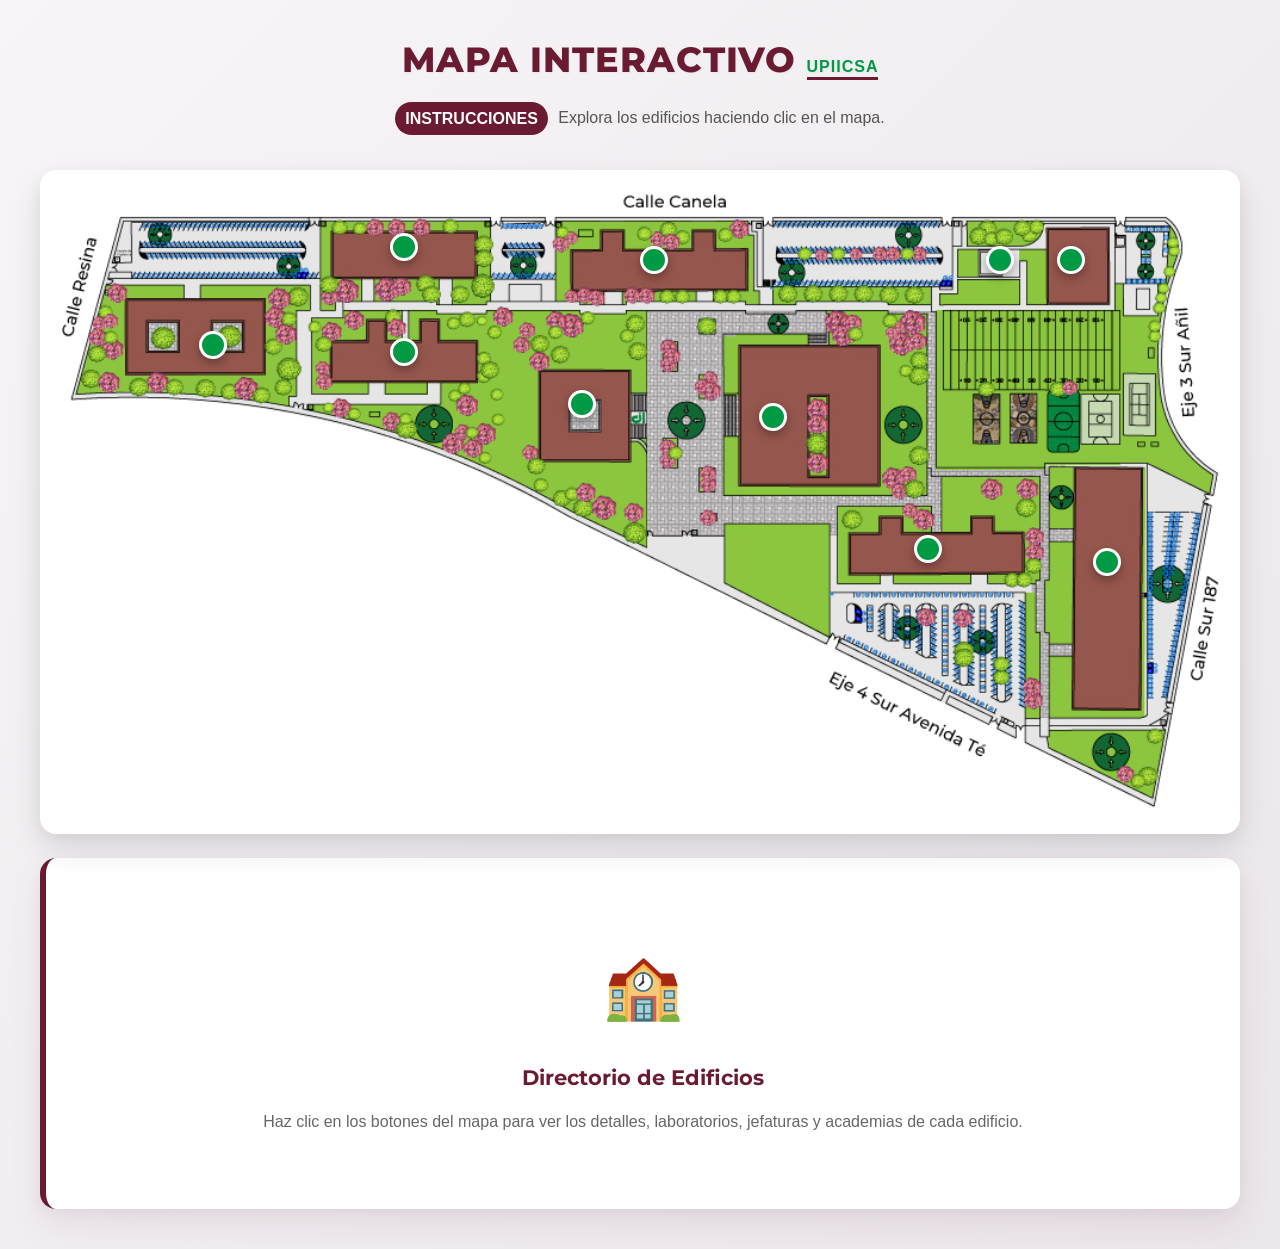
==== index.html @ b0b2effa "OK" ====
<!doctype html>
<html>

<head>
    <meta charset="UTF-8">
    <title>Mapa Interactivo UPIICSA</title>
    <!-- Icono de la pestaña (Favicon) -->
    <link rel="icon" type="image/png" href="favicon.png">
    <!-- Google Fonts para tipografía premium -->
    <link href="https://fonts.googleapis.com/css2?family=Montserrat:wght@400;600;700;800&family=Outfit:wght@300;400;600;800&display=swap" rel="stylesheet">
    <!-- Aquí enlazamos el archivo de los estilos -->
    <link type="text/css" rel="stylesheet" href="estilacho.css">
</head>

<body>
    <div class="page-wrapper">
        <header class="main-header">
            <h1 id="titulin">MAPA INTERACTIVO <span>UPIICSA</span></h1>
            <p class="instrucciones">
                <span class="badge">Instrucciones</span> Explora los edificios haciendo clic en el mapa.
            </p>
        </header>

        <div class="dashboard-layout">
            <!-- Panel lateral izquierdo de información -->
            <aside class="sidebar-info">
                <div class="sidebar-placeholder">
                    <div class="placeholder-icon">🏫</div>
                    <h3>Directorio de Edificios</h3>
                    <p>Haz clic en los botones del mapa para ver los detalles, laboratorios, jefaturas y academias de cada edificio.</p>
                </div>

                <!-- Ventanas grandes de información que aparecen al hacer clic -->
                <div class="ventana" id="info_ligeros">
                    <span class="btn-cerrar">&times;</span>
                    <p class="nom_edificio">Edificio de Ligeros</p>
                    <div class="pisos-container">
                        <div class="piso-columna">
                            <h3>Planta Baja</h3>
                            <ul>
                                <li>Almacén de Física</li>
                                <li>Laboratorios del 1 al 6</li>
                                <li>Sala de preparación de Física</li>
                                <li>Cubículos 1 al 6</li>
                                <li>Sala de preparación</li>
                                <li>Taller de Mantenimiento</li>
                                <li>Taller de Vidrío</li>
                                <li>Almacén de Química</li>
                                <li>Sala de preparación de Química</li>
                            </ul>
                        </div>
                        <div class="piso-columna">
                            <h3>Primer Piso</h3>
                            <ul>
                                <li>Jefatura del Laboratorio de Física</li>
                                <li>Laboratorios del 7 al 12</li>
                                <li>Sala de preparación de Física</li>
                                <li>Cubículos del 7 al 12</li>
                                <li>Sala de preparación</li>
                                <li>Sala Investigación Docente</li>
                                <li><strong>Lab. de Cómputo</strong></li>
                                <li>Sala Modelo</li>
                                <li>Sala de Laboratorio</li>
                                <li>Jefatura de Laboratorio de Química</li>
                                <li>Sala de Laboratorio de Química</li>
                                <li>Sala de preparación de Química</li>
                            </ul>
                        </div>
                    </div>
                </div>

                <div class="ventana" id="info_basica">
                    <span class="btn-cerrar">&times;</span>
                    <p class="nom_edificio">Edificio de Formación Básica</p>
                    <div class="pisos-container">
                        <div class="piso-columna">
                            <h3>Planta Baja</h3>
                            <ul>
                                <li>Departamento de Formación Básica</li>
                                <li>Coordinación de Plan de Acción Tutorial (Tutorías)</li>
                                <li>Servicio Médico</li>
                                <li>Centro de Apoyo a Estudiantes</li>
                                <li>Oficina de Electivas</li>
                                <li>Prefectura del Orden</li>
                                <li>Academia de Humanidades y Ciencias Sociales</li>
                                <li><strong>Salones del 1 al 5</strong></li>
                            </ul>
                        </div>
                        <div class="piso-columna">
                            <h3>Primer Piso</h3>
                            <ul>
                                <li>Academia de Matemáticas</li>
                                <li><strong>Lab. de Cómputo</strong></li>
                                <li><strong>Salones 101 al 112</strong></li>
                            </ul>
                        </div>
                        <div class="piso-columna">
                            <h3>Segundo Piso</h3>
                            <ul>
                                <li>Academia de Química</li>
                                <li><strong>Salones del 201 al 212</strong></li>
                            </ul>
                        </div>
                        <div class="piso-columna">
                            <h3>Tercer Piso</h3>
                            <ul>
                                <li>Academia de Física</li>
                                <li><strong>Salones del 201 al 312</strong></li>
                            </ul>
                        </div>
                    </div>
                </div>

                <div class="ventana" id="info_sociales">
                    <span class="btn-cerrar">&times;</span>
                    <p class="nom_edificio">Edificio de Estudios Profesionales Genéricos</p>
                    <div class="pisos-container">
                        <div class="piso-columna">
                            <h3>Planta Baja</h3>
                            <ul>
                                <li>Departamento de Estudios Profesional Genéricos</li>
                                <li>Red de Genero</li>
                                <li>Centro de Apoyo a Estudiantes</li>
                                <li>Servicio Médico</li>
                                <li>Soporte Técnico</li>
                                <li>Protección Civil</li>
                                <li>Academia de Economía</li>
                                <li><strong>Salones del 1 al 12</strong></li>
                            </ul>
                        </div>
                        <div class="piso-columna">
                            <h3>Primer Piso</h3>
                            <ul>
                                <li>Academia de Mercadotecnia y Recursos Humanos</li>
                                <li>Academia de Derecho</li>
                                <li><strong>Salones 101 al 114</strong></li>
                            </ul>
                        </div>
                        <div class="piso-columna">
                            <h3>Segundo Piso</h3>
                            <ul>
                                <li>Academia de Tecnología en Informática</li>
                                <li><strong>Lab. de Cómputo 1</strong></li>
                                <li><strong>Lab. de Cómputo 2</strong></li>
                                <li>Academia de Administración</li>
                                <li><strong>Salones del 201 al 210</strong></li>
                            </ul>
                        </div>
                        <div class="piso-columna">
                            <h3>Tercer Piso</h3>
                            <ul>
                                <li>Academia de Finanzas</li>
                                <li><strong>Salones del 301 al 321</strong></li>
                            </ul>
                        </div>
                    </div>
                </div>

                <div class="ventana" id="info_gobierno">
                    <span class="btn-cerrar">&times;</span>
                    <p class="nom_edificio">Edificio de Gobierno</p>
                    <div class="pisos-container">
                        <div class="piso-columna">
                            <h3>Planta Baja</h3>
                            <ul>
                                <li>Subdirección de Servicios Educativos e Integración Social</li>
                                <li>Gestión Escolar</li>
                                <li>Cajero Bancomer</li>
                                <li>Servicio Medico</li>
                                <li>Servicio Dental</li>
                                <li>Subdirección Administrativa</li>
                                <li>Capital Humano</li>
                                <li>Pagaduría</li>
                                <li>Recursos Financieros</li>
                            </ul>
                        </div>
                        <div class="piso-columna">
                            <h3>Primer Piso</h3>
                            <ul>
                                <li>Dirección</li>
                                <li>SEGET</li>
                                <li>Relaciones Publicas y Desarrollo Social</li>
                                <li>Activo Fijo</li>
                                <li>Asesoría Jurídica</li>
                                <li>Diseño y Comunicación Digital</li>
                                <li>Oficina de Apoyo Logístico al Consejo Técnico Consultivo Escolar</li>
                                <li>Jefatura Sección de Estudios de Postgrado e Investigación</li>
                                <li>Sala de Consejo</li>
                                <li>Orientación Juvenil</li>
                                <li>Recursos Materiales</li>
                                <li>Sindicato PAEE</li>
                                <li>Departamento de Extensión y Apoyos Educativos</li>
                                <li>Sindicato Docente</li>
                                <li>Subdirección Académica</li>
                                <li>Comité de Seguridad Contra la Violencia</li>
                                <li>Departamento de Innovación Educativa</li>
                                <li>Sala de Junta de Subdirección Académica</li>
                                <li>Oficina de Practicas y Vistas Escolares</li>
                                <li>Departamento de Evaluación y Seguimiento</li>
                                <li>Jefatura del Programa Académico de Ingeniería Industrial</li>
                                <li>Jefatura del Programa Académico de la Licenciatura en Administración Industrial</li>
                                <li>Jefatura del Programa Académico de Ingeniería en Transporte</li>
                                <li>Jefatura del Programa Académico de la Licenciatura en Ciencias de la Informática</li>
                                <li>Jefatura del Programa Académico de Ingeniería en Informática</li>
                                <li>Coordinación de Enlace y Gestión Técnica</li>
                                <li>Sistema de Gestión para Organizaciones Educativas</li>
                            </ul>
                        </div>
                        <div class="piso-columna">
                            <h3>Sótano</h3>
                            <ul>
                                <li>Bienes en Custodia</li>
                                <li>Editorial</li>
                                <li>Almacén de Activo Fijo</li>
                                <li>Oficina de Intendencia</li>
                                <li>Mensajería</li>
                            </ul>
                        </div>
                    </div>
                </div>

                <div class="ventana" id="info_ingenieria">
                    <span class="btn-cerrar">&times;</span>
                    <p class="nom_edificio">Edificio de Desarrollo Profesional Específico</p>
                    <div class="pisos-container">
                        <div class="piso-columna">
                            <h3>Planta Baja</h3>
                            <ul>
                                <li>Departamento de Desarrollo Profesional Especifico</li>
                                <li>Seminarios de Actualización con Opción a Titulación</li>
                                <li>Centro de Capacitación y Desarrollo de Personal</li>
                                <li>Lab. Robótica</li>
                                <li>Centro de Apoyo a Estudiantes</li>
                                <li>Servicio Médico</li>
                                <li>Jardinería</li>
                                <li><strong>Lab. de Cómputo Diseño 1</strong></li>
                                <li><strong>Lab. de Cómputo Diseño 2</strong></li>
                                <li>Fomento a la Cultura</li>
                                <li>Academia de Producción</li>
                                <li><strong>Salones del 1 al 7</strong></li>
                            </ul>
                        </div>
                        <div class="piso-columna">
                            <h3>Primer Piso</h3>
                            <ul>
                                <li>Academia de Informática</li>
                                <li>Academia de Ingeniería Industrial</li>
                                <li><strong>Salones 101 al 118</strong></li>
                            </ul>
                        </div>
                        <div class="piso-columna">
                            <h3>Segundo Piso</h3>
                            <ul>
                                <li>Academia de Transporte</li>
                                <li><strong>Lab. de Cómputo de Sistemas de Transporte</strong></li>
                                <li>Academia de Ciencias Básicas de la Ingeniería</li>
                                <li><strong>Salones del 201 al 218</strong></li>
                            </ul>
                        </div>
                        <div class="piso-columna">
                            <h3>Tercer Piso</h3>
                            <ul>
                                <li>Academia de Investigación de Operaciones</li>
                                <li><strong>Lab. de Cómputo Poniente</strong></li>
                                <li><strong>Lab. de Cómputo Oriente</strong></li>
                                <li>Academia de Computación</li>
                                <li><strong>Salones del 301 al 310</strong></li>
                            </ul>
                        </div>
                    </div>
                </div>

                <div class="ventana" id="info_pesados">
                    <span class="btn-cerrar">&times;</span>
                    <p class="nom_edificio">Edificio de Competencias Integrales e Institucionales</p>
                    <div class="pisos-container">
                        <div class="piso-columna">
                            <h3>Planta Baja</h3>
                            <ul>
                                <li>Departamento de Mantenimiento y Servicios</li>
                                <li>Carpintería</li>
                                <li><strong>Lab. de Cómputo de Realidad Virtual</strong></li>
                                <li>Lab. de Ingeniería Ferroviaria</li>
                                <li>Lab. de Metrología</li>
                                <li>Lab. de Metalografía</li>
                                <li>Maquinados Industriales</li>
                                <li>Soldadura Eléctrica</li>
                                <li><strong>Lab. Cómputo Robótica 1</strong></li>
                                <li><strong>Lab. Cómputo Robótica 2</strong></li>
                                <li>Servicio Médico</li>
                                <li>Lab. de Condiciones Ambientales</li>
                                <li>Lab. de Ingeniería de Métodos</li>
                                <li><strong>Salones 1 al 3 de Ingeniería de Métodos</strong></li>
                                <li>Control Escolar SEPI</li>
                                <li><strong>Lab. de Cómputo de Electricidad y Control</strong></li>
                                <li><strong>Salones de 1 al 4 de Electricidad y Control</strong></li>
                                <li>Almacén de Electricidad y Control</li>
                                <li>Lab. de Manufactura</li>
                            </ul>
                        </div>
                        <div class="piso-columna">
                            <h3>Primer Piso</h3>
                            <ul>
                                <li>Jefatura de Competencias Integrales e Institucionales</li>
                                <li>Cubículos A1 a A28</li>
                                <li>Cubículos B1 a A40</li>
                                <li>Jefatura de las Academias de Laboratorios de Procesos de Manufactura</li>
                                <li>Jefatura de las Academias de Laboratorios de Electricidad y Control</li>
                                <li>Jefatura de las Academias de Laboratorios de Control de Calidad</li>
                                <li>Jefatura de las Academias de Laboratorios de Ingeniería de Métodos</li>
                                <li>Jefatura de las Academias de Laboratorios en Sistemas Automotrices</li>
                                <li>Jefatura de las Academias de Laboratorios de Automatización y Robótica</li>
                                <li>Unidad Politécnica de Integración Social (UPIS)</li>
                                <li>Diplomados y Cursos</li>
                                <li>Club de Robótica</li>
                                <li><strong>Salones 1 al 2 de ISISA</strong></li>
                                <li><strong>Salones 1 al 10</strong></li>
                                <li><strong>Salón UPIS</strong></li>
                                <li>Oficina de Titulación</li>
                                <li>Departamento de Evaluación y Seguimiento Académico</li>
                                <li>Oficina Decanato</li>
                                <li><strong>Lab. de Cómputo MakerSpace</strong></li>
                                <li><strong>Lab. de Cómputo Cisco</strong></li>
                                <li><strong>Lab. de Cómputo SUN</strong></li>
                            </ul>
                        </div>
                    </div>
                </div>

                <div class="ventana" id="info_culturales">
                    <span class="btn-cerrar">&times;</span>
                    <p class="nom_edificio">Edificio de Actividades Culturales</p>
                    <div class="pisos-container">
                        <div class="piso-columna">
                            <h3>Planta Baja</h3>
                            <ul>
                                <li>Auditorio Generalísimo Morelos</li>
                                <li>Auditorio Víctor Bravo Ahuja</li>
                                <li>Biblioteca Ing. Manuel Zorrilla Carcaño</li>
                                <li><strong>Lab. de Cómputo de Biblioteca</strong></li>
                                <li>Centro de Apoyos para Estudiantes</li>
                                <li>Cafetería</li>
                            </ul>
                        </div>
                        <div class="piso-columna">
                            <h3>Primer Piso</h3>
                            <ul>
                                 <li><strong>Unidad de Informática</strong>
                                     <ul class="sub-area-list">
                                         <li>Redes y Telecomunicaciones</li>
                                         <li>Soporte Técnico</li>
                                         <li>Desarrollo de Sistemas</li>
                                         <li>Página Web</li>
                                     </ul>
                                 </li>
                                <li><strong>Lab. de Cómputo UDI de la 1 a la 4</strong></li>
                                <li>Cursos Extracurriculares de Lenguas Extranjeras (Celex)</li>
                                <li><strong>Lab. de Cómputo Docente</strong></li>
                                <li>Nodo UPIICSA</li>
                                <li><strong>Salones C0 al C14</strong></li>
                                <li><strong>Salones SEPI 1 al 8</strong></li>
                                <li>Programa de Doctorado en Gestión y Políticas de Innovación (DGPI)</li>
                                <li>Grupo de Investigación en Cooperativismo y Organizaciones de la Economía Social y Solidaría (GICOPS)</li>
                                <li>Unidad de Tecnología Educativa y Campus Virtual (UTEyCV)</li>
                                <li><strong>Lab. de Cómputo de Redes</strong></li>
                                <li>Lab. de IoT</li>
                                <li>Lab. de Experiencias</li>
                                <li>Lab. de Programación</li>
                            </ul>
                        </div>
                        <div class="piso-columna">
                            <h3>Sótano</h3>
                            <ul>
                                <li>Sala de Lectura de Biblioteca</li>
                            </ul>
                        </div>
                    </div>
                </div>

                <div class="ventana" id="info_gimnasio">
                    <span class="btn-cerrar">&times;</span>
                    <p class="nom_edificio">Edificio de Gimnasio</p>
                    <div class="pisos-container">
                        <div class="piso-columna">
                            <h3>Planta Baja</h3>
                            <ul>
                                <li>Jefatura de Actividades Deportivas</li>
                                <li>Comunicación Deportiva</li>
                                <li>Vestidores de Hombres</li>
                                <li>Servicio Médico</li>
                                <li>Vestidores de Mujeres</li>
                                <li>Sala Multiartística</li>
                                <li>Sala de Trofeos</li>
                                <li>Sala de Pesas</li>
                                <li>Cuadrilátero de Boxeo</li>
                            </ul>
                        </div>
                        <div class="piso-columna">
                            <h3>Primer Piso</h3>
                            <ul>
                                <li>Sala de Cardio</li>
                                <li><strong>Salón usos Múltiples</strong></li>
                            </ul>
                        </div>
                    </div>
                </div>

                <div class="ventana" id="info_espejos">
                    <span class="btn-cerrar">&times;</span>
                    <p class="nom_edificio">Edificio de los Espejos</p>
                    <div class="pisos-container">
                        <div class="piso-columna">
                            <h3>Primer Piso</h3>
                            <ul>
                                <li><strong>Salón de los Espejos</strong></li>
                                <li><strong>Planta Purificadora</strong></li>
                            </ul>
                        </div>
                    </div>
                </div>

                <div class="ventana" id="info_sepi">
                    <span class="btn-cerrar">&times;</span>
                    <p class="nom_edificio">Edificio de Sección de Estudios de Posgrado e Investigación (SEPI)</p>
                    <div class="pisos-container">
                        <div class="piso-columna">
                            <h3>Planta Baja</h3>
                            <ul>
                                <li>Auditorio</li>
                                <li>Biblioteca de Graduados</li>
                            </ul>
                        </div>
                        <div class="piso-columna">
                            <h3>Primer Piso</h3>
                            <ul>
                                <li>Jefatura de la Sección de Estudios de Posgrado e Investigación</li>
                                <li>Departamento de Investigación</li>
                                <li>Departamento de Posgrado</li>
                                <li>Maestría en Ingeniería Industrial</li>
                                <li>Maestría en Informática</li>
                                <li>Maestría en administración</li>
                                <li>Maestría en Ciencias en Estudios Interdisciplinarios para PYME</li>
                                <li>Doctorado en Gestión y en Política de Innovación</li>
                                <li><strong>Salón de Profesores</strong></li>
                                <li><strong>Lab. de Cómputo de CEFE</strong></li>
                                <li><strong>Lab. de Cómputo de SEPI</strong></li>
                            </ul>
                        </div>
                        <div class="piso-columna">
                            <h3>Segundo Piso</h3>
                            <ul>
                                <li>Sala de Consejo</li>
                                <li>Sala de Profesores</li>
                                <li>Aula Siglo XXI</li>
                                <li><strong>Lab. de Cómputo de UPIS 1</strong></li>
                                <li><strong>Lab. de Cómputo de UPIS 2</strong></li>
                            </ul>
                        </div>
                    </div>
                </div>
            </aside>

            <!-- El mapa interactivo -->
            <div id="contenedor">
                <!-- El mapa de fondo -->
                <img src="img-mapa/image.png" id="mapa" alt="mapa">

                <!-- Botones y textos cortos que aparecen al pasar el mouse (Hover) -->
                <div class="botoncito" id="btn_sepi"></div>
                <div class="edificio" id="tx_sepi">Edificio de Sección de Estudios de Posgrado e Investigación (SEPI)</div>

                <div class="botoncito" id="btn_ligeros"></div>
                <div class="edificio" id="tx_ligeros">Edificio de Ligeros</div>

                <div class="botoncito" id="btn_basica"></div>
                <div class="edificio" id="tx_basica">Edificio de Formación Básica</div>

                <div class="botoncito" id="btn_sociales"></div>
                <div class="edificio" id="tx_sociales">Edificio de Estudios Profesional Genéricos</div>

                <div class="botoncito" id="btn_gobierno"></div>
                <div class="edificio" id="tx_gobierno">Edificio de Gobierno</div>

                <div class="botoncito" id="btn_culturales"></div>
                <div class="edificio" id="tx_culturales">Edificio de Actividades Culturales</div>

                <div class="botoncito" id="btn_ingenieria"></div>
                <div class="edificio" id="tx_ingenieria">Edificio de Desarrollo Profesional Específico</div>

                <div class="botoncito" id="btn_pesados"></div>
                <div class="edificio" id="tx_pesados">Edificio de Competencias Integrales e Institucionales</div>

                <div class="botoncito" id="btn_gimnasio"></div>
                <div class="edificio" id="tx_gimnasio">Edificio de Gimnasio</div>

                <div class="botoncito" id="btn_espejos"></div>
                <div class="edificio" id="tx_espejos">Edificio de los Espejos</div>
            </div>
        </div>
    <!-- 1. Cargamos jQuery desde internet -->
    <script src="https://code.jquery.com/jquery-3.6.0.min.js"></script>

    <!-- 2. Código interactivo (script.js) -->
    <script type="text/javascript" src="script.js"></script>
</body>

</html>
---- estilacho.css ----
/* ==========================================================================
   1. GLOBAL STYLES & FONTS
   ========================================================================== */
body {
    font-family: 'Open Sans', Arial, Helvetica, sans-serif !important;
    background: linear-gradient(135deg, #f7f5f7 0%, #ebe6ea 100%);
    margin: 0;
    padding: 20px 15px 40px 15px;
    min-height: 100vh;
    color: #333333;
    font-size: 16px !important;
    line-height: 1.7 !important;
}

p, li, a, span, button, td, th, label, input, select, textarea, .instrucciones {
    font-size: 16px !important;
    line-height: 1.7 !important;
    font-family: 'Open Sans', Arial, Helvetica, sans-serif !important;
}

.page-wrapper {
    max-width: 1200px;
    margin: 0 auto;
}

/* ==========================================================================
   2. HEADER & TYPOGRAPHY
   ========================================================================== */
.main-header {
    text-align: center;
    margin-bottom: 25px;
    padding: 10px 0;
}

#titulin {
    font-family: 'Montserrat', sans-serif;
    font-size: 2.2rem;
    font-weight: 800;
    color: #6A1B31;
    /* Guinda Institucional IPN */
    margin: 0 0 12px 0;
    letter-spacing: 1px;
    text-shadow: 1px 1px 2px rgba(0, 0, 0, 0.05);
}

#titulin span {
    color: #009A44;
    /* Verde Oficial UPIICSA */
    font-weight: 900;
    border-bottom: 3px solid #6A1B31;
    padding-bottom: 2px;
}

.instrucciones {
    font-size: 0.95rem;
    color: #555555;
    max-width: 750px;
    margin: 0 auto;
    line-height: 1.6;
}

.badge {
    background-color: #6A1B31;
    color: #ffffff;
    padding: 3px 10px;
    border-radius: 20px;
    font-size: 0.75rem;
    font-weight: 600;
    text-transform: uppercase;
    margin-right: 6px;
    display: inline-block;
    vertical-align: middle;
}

/* ==========================================================================
   3. DASHBOARD LAYOUT (SIDEBAR & MAP SIDE-BY-SIDE)
   ========================================================================== */
.dashboard-layout {
    display: flex;
    flex-direction: column-reverse;
    gap: 24px;
    align-items: stretch;
    margin-top: 10px;
}

/* Panel de información abajo del mapa */
.sidebar-info {
    width: 100%;
    flex-shrink: 0;
    background-color: #ffffff;
    border-radius: 16px;
    box-shadow: 0 15px 35px rgba(106, 27, 49, 0.08), 0 5px 15px rgba(0, 0, 0, 0.04);
    padding: 24px 20px;
    border-left: 6px solid #6A1B31;
    /* Línea de acento Guinda */
    min-height: auto;
    box-sizing: border-box;
    position: relative;
    transition: all 0.3s ease;
}

/* Diseño del Placeholder del panel */
.sidebar-placeholder {
    text-align: center;
    padding: 50px 10px;
    display: flex;
    flex-direction: column;
    align-items: center;
    justify-content: center;
}

.placeholder-icon {
    font-size: 4rem;
    margin-bottom: 20px;
    animation: float 3s ease-in-out infinite;
}

@keyframes float {

    0%,
    100% {
        transform: translateY(0);
    }

    50% {
        transform: translateY(-8px);
    }
}

.sidebar-placeholder h3 {
    font-family: 'Montserrat', sans-serif;
    color: #6A1B31;
    margin: 0 0 12px 0;
    font-size: 1.3rem;
    font-weight: 700;
}

.sidebar-placeholder p {
    color: #666666;
    font-size: 0.9rem;
    line-height: 1.6;
    margin: 0;
}

/* Contenedor del mapa a la derecha */
#contenedor {
    position: relative;
    flex-grow: 1;
    border-radius: 16px;
    overflow: hidden;
    box-shadow: 0 15px 35px rgba(0, 0, 0, 0.1), 0 5px 15px rgba(0, 0, 0, 0.05);
    border: 4px solid #ffffff;
    background-color: #ffffff;
}

#mapa {
    width: 100%;
    display: block;
    border-radius: 12px;
}

/* ==========================================================================
   4. INTERACTIVE BUTTONS (SLEEK BEACONS)
   ========================================================================== */
.botoncito {
    position: absolute;
    width: 22px;
    height: 22px;
    background-color: #009A44;
    /* Verde UPIICSA */
    border: 3px solid #ffffff;
    border-radius: 50%;
    cursor: pointer;
    z-index: 10;
    box-shadow: 0 4px 10px rgba(0, 0, 0, 0.3);
    transition: all 0.3s cubic-bezier(0.175, 0.885, 0.32, 1.275), opacity 0.4s ease;
    animation: pulso 2s infinite;
}

/* Hover en el botón */
.botoncito:hover {
    transform: scale(1.4);
    background-color: #6A1B31;
    /* Guinda IPN */
    border-color: #ffffff;
    box-shadow: 0 0 15px rgba(106, 27, 49, 0.8);
    animation: none;
}

/* Animación de pulso */
@keyframes pulso {
    0% {
        box-shadow: 0 0 0 0 rgba(0, 154, 68, 0.8);
    }

    70% {
        box-shadow: 0 0 0 12px rgba(0, 154, 68, 0);
    }

    100% {
        box-shadow: 0 0 0 0 rgba(0, 154, 68, 0);
    }
}

/* ==========================================================================
   5. TOOLTIPS (HOVER LABELS) & INFORMATION CARDS
   ========================================================================== */

/* Etiqueta flotante (Hover) en el mapa */
.edificio {
    position: absolute;
    background-color: rgba(33, 37, 41, 0.95);
    color: #ffffff;
    padding: 8px 14px;
    border-radius: 6px;
    font-size: 0.8rem;
    font-weight: 600;
    z-index: 25;
    pointer-events: none;
    white-space: nowrap;
    display: none;
    box-shadow: 0 4px 12px rgba(0, 0, 0, 0.25);
    border-bottom: 2px solid #009A44;
}

/* Ventanas adaptadas para renderizar como tarjetas relativas en el sidebar */
.ventana {
    position: relative !important;
    top: auto !important;
    left: auto !important;
    width: 100% !important;
    max-width: 100% !important;
    background-color: transparent !important;
    border-radius: 0 !important;
    box-shadow: none !important;
    padding: 0 !important;
    border: none !important;
    z-index: 5;
}

/* Botón de cerrar de las ventanas (regresa al placeholder) */
.btn-cerrar {
    position: absolute;
    top: -5px;
    right: 0;
    font-size: 1.5rem;
    font-weight: 700;
    color: #aaaaaa;
    cursor: pointer;
    transition: color 0.2s ease, transform 0.2s ease;
    line-height: 1;
}

.btn-cerrar:hover {
    color: #6A1B31;
    transform: scale(1.15);
}

/* Título de la ventana de información */
.nom_edificio {
    font-family: 'Montserrat', sans-serif;
    font-weight: 700;
    font-size: 1.2rem;
    color: #6A1B31;
    margin: 0 0 16px 0;
    padding-bottom: 10px;
    border-bottom: 2px solid #e6ebe7;
    line-height: 1.4;
    padding-right: 25px;
    /* Evitar que el título choque con la X de cerrar */
}

/* Contenedor de columnas de pisos */
.pisos-container {
    display: grid;
    grid-template-columns: repeat(auto-fit, minmax(240px, 1fr));
    gap: 20px;
    margin-top: 15px;
}

.piso-columna {
    background: #fdfbfc;
    border: 1px solid #f0eaf0;
    border-radius: 12px;
    padding: 18px;
    box-shadow: 0 4px 12px rgba(106, 27, 49, 0.02);
    transition: transform 0.2s ease, box-shadow 0.2s ease;
}

.piso-columna:hover {
    transform: translateY(-2px);
    box-shadow: 0 6px 16px rgba(106, 27, 49, 0.05);
    border-color: #e3dbe3;
}

.piso-columna h3 {
    font-family: 'Montserrat', sans-serif;
    color: #6A1B31;
    font-size: 0.95rem;
    font-weight: 700;
    margin-top: 0;
    margin-bottom: 12px;
    border-bottom: 2px solid #009A44; /* Verde UPIICSA */
    padding-bottom: 6px;
    letter-spacing: 0.5px;
}

/* Listados dentro de las ventanas */
.piso-columna ul {
    margin: 0;
    padding-left: 18px;
    font-size: 0.88rem;
    line-height: 1.6;
    color: #444444;
}

.piso-columna ul li {
    margin-bottom: 8px;
    position: relative;
    list-style-type: none;
    padding-left: 5px;
}

/* Viñetas personalizadas color Guinda */
.piso-columna ul li::before {
    content: "•";
    color: #6A1B31;
    font-weight: bold;
    display: inline-block;
    width: 1em;
    margin-left: -1em;
}

/* ==========================================================================
   6. RESPONSIVE MEDIA QUERIES
   ========================================================================== */
@media (max-width: 960px) {
    .dashboard-layout {
        flex-direction: column-reverse;
        gap: 20px;
    }

    .sidebar-info {
        width: 100%;
        min-height: auto;
        position: relative;
        top: auto;
    }

    .sidebar-placeholder {
        padding: 30px 10px;
    }
}

/* ==========================================================================
   7. COORDENADAS DE EDIFICIOS (PRECISIÓN MAPA)
   ========================================================================== */

/* 1. Laboratorios Ligeros */
#btn_ligeros {
    top: 9%;
    left: 29%;
}

#tx_ligeros {
    top: 7%;
    left: 34%;
}

/* 2. Formación Básica */
#btn_basica {
    top: 25%;
    left: 29%;
}

#tx_basica {
    top: 20%;
    left: 35%;
}

/* 3. Ciencias Sociales */
#btn_sociales {
    top: 11%;
    left: 50%;
}

#tx_sociales {
    top: 8%;
    left: 53%;
}

/* 4. Edificio de Gobierno */
#btn_gobierno {
    top: 33%;
    left: 44%;
}

#tx_gobierno {
    top: 25%;
    left: 47%;
}

/* 5. Actividades Culturales */
#btn_culturales {
    top: 35%;
    left: 60%;
}

#tx_culturales {
    top: 30%;
    left: 60%;
}

/* 6. Edificio de Ingeniería */
#btn_ingenieria {
    top: 55%;
    left: 73%;
}

#tx_ingenieria {
    top: 47%;
    left: 70%;
}

/* 7. Edificio de Pesados */
#btn_pesados {
    top: 57%;
    left: 88%;
}

#tx_pesados {
    top: 50%;
    right: 13%;
}

/* 8. Gimnasio */
#btn_gimnasio {
    top: 11%;
    left: 85%;
}

#tx_gimnasio {
    top: 7%;
    right: 16%;
}

/* 9. Edificio de los Espejos */
#btn_espejos {
    top: 11%;
    left: 79%;
}

#tx_espejos {
    top: 7%;
    right: 22%;
}

/* 10. Sección de Estudios de Posgrado e Investigación (SEPI) */
#btn_sepi {
    top: 24%;
    left: 13%;
}

#tx_sepi {
    top: 19%;
    left: 14%;
}

/* Estilos para sublista de UDI */
.sub-area-list {
    margin: 6px 0 0 0 !important;
    padding-left: 14px !important;
}

.sub-area-list li {
    font-size: 0.82rem !important;
    margin-bottom: 4px !important;
    color: #555555 !important;
}

.sub-area-list li::before {
    content: "▫" !important;
    color: #009A44 !important; /* Verde UPIICSA para sub-áreas */
}
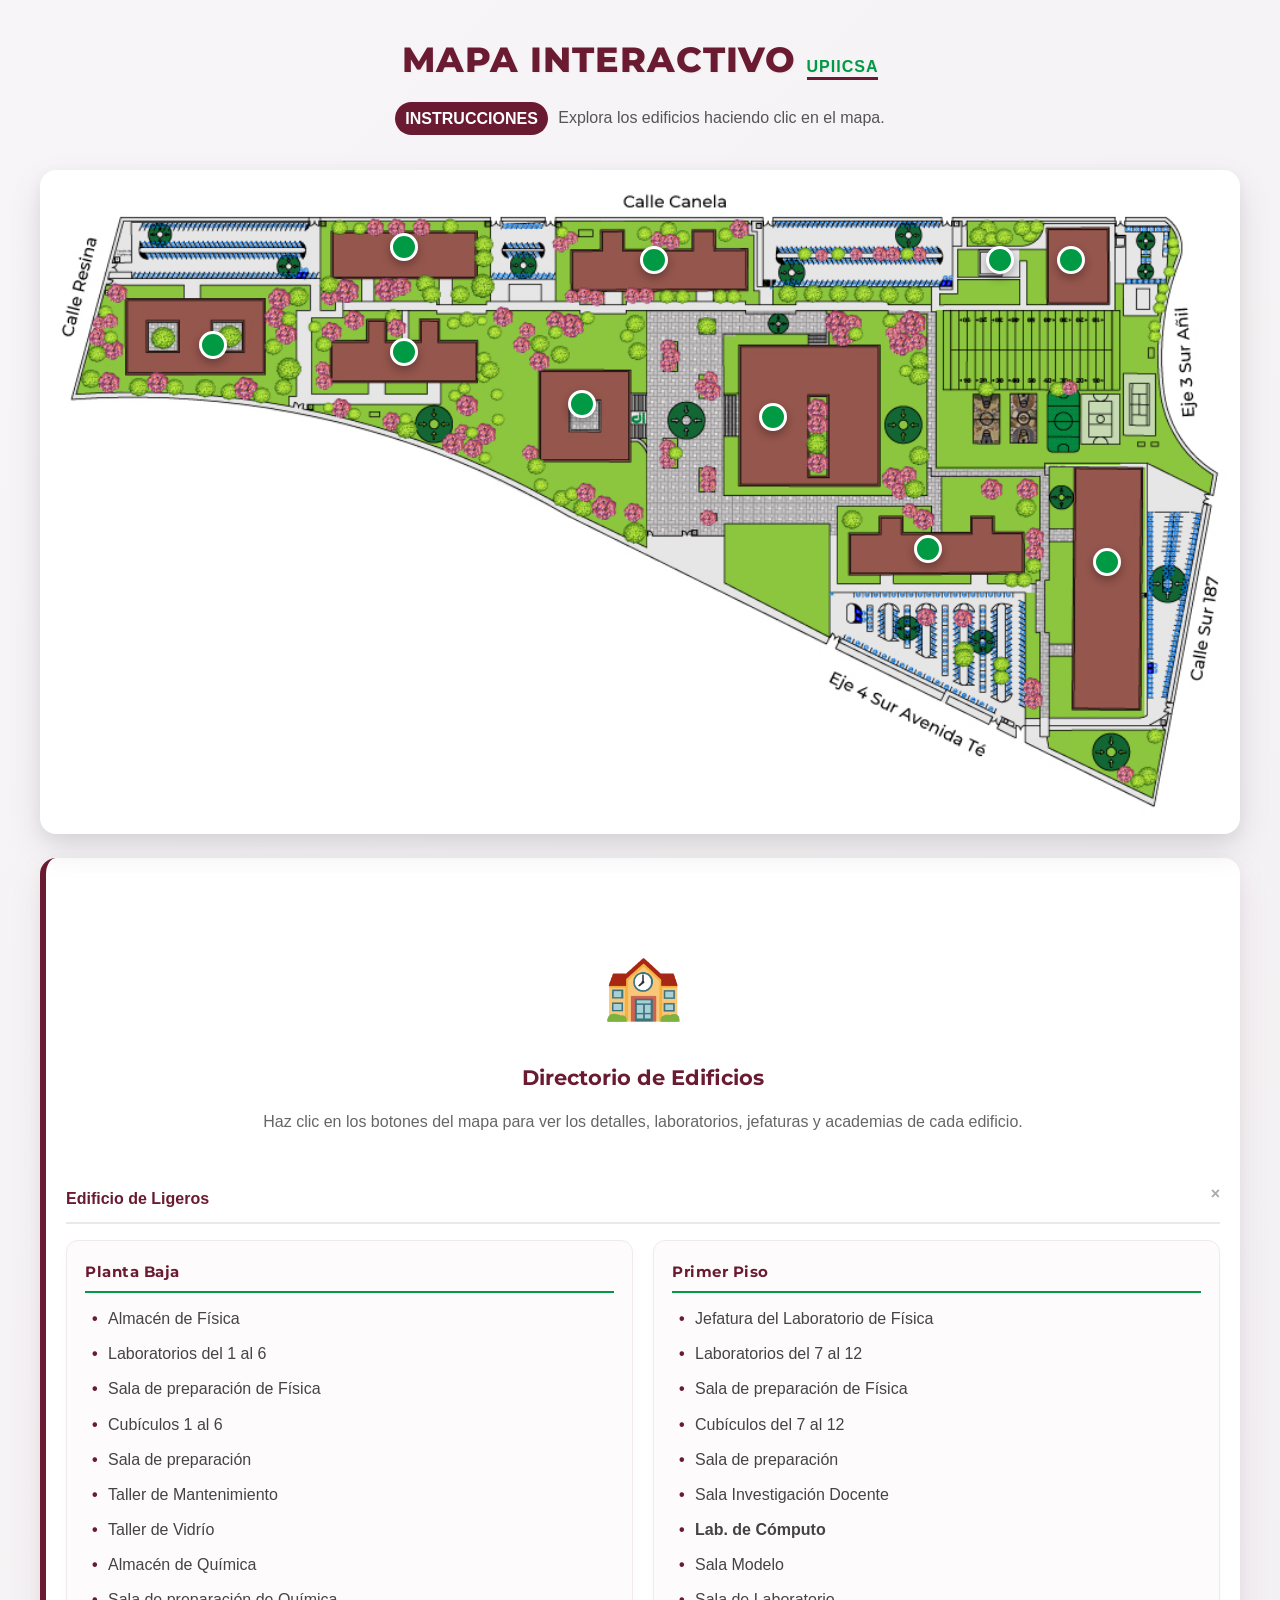
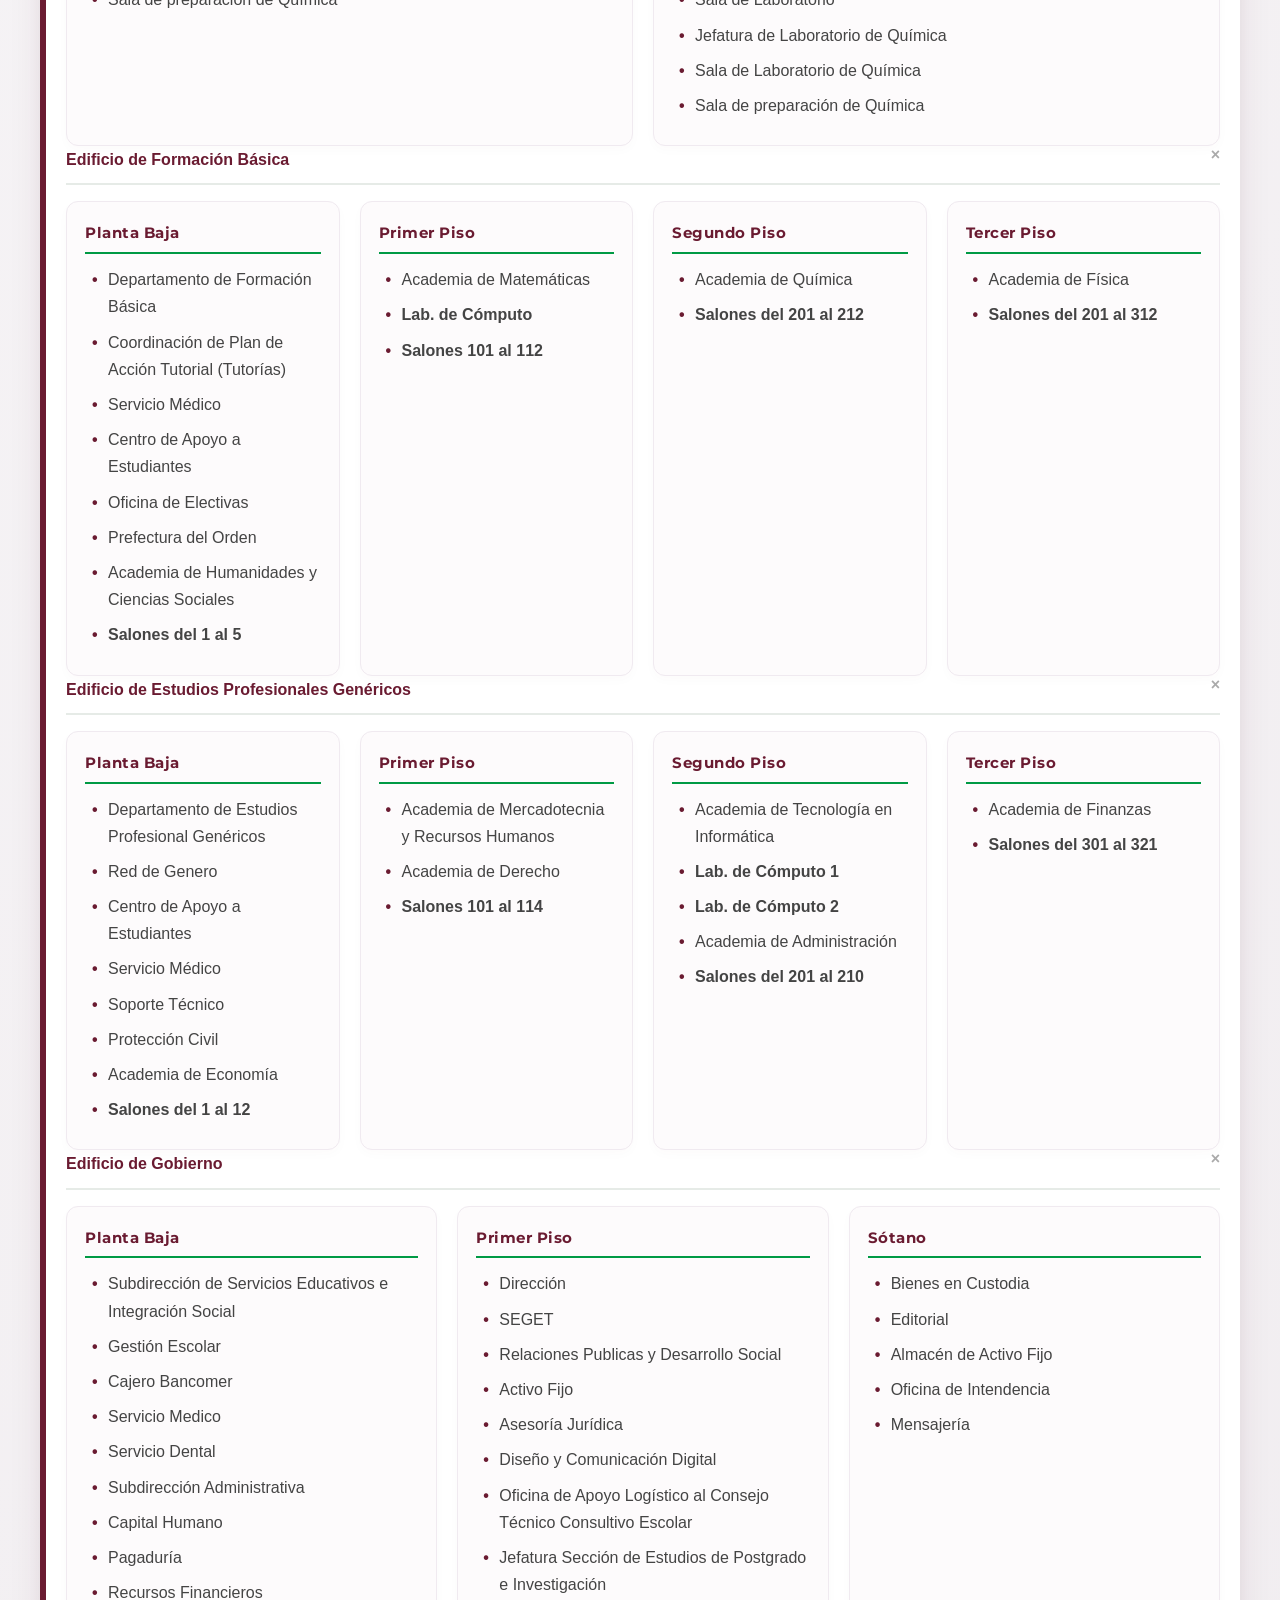
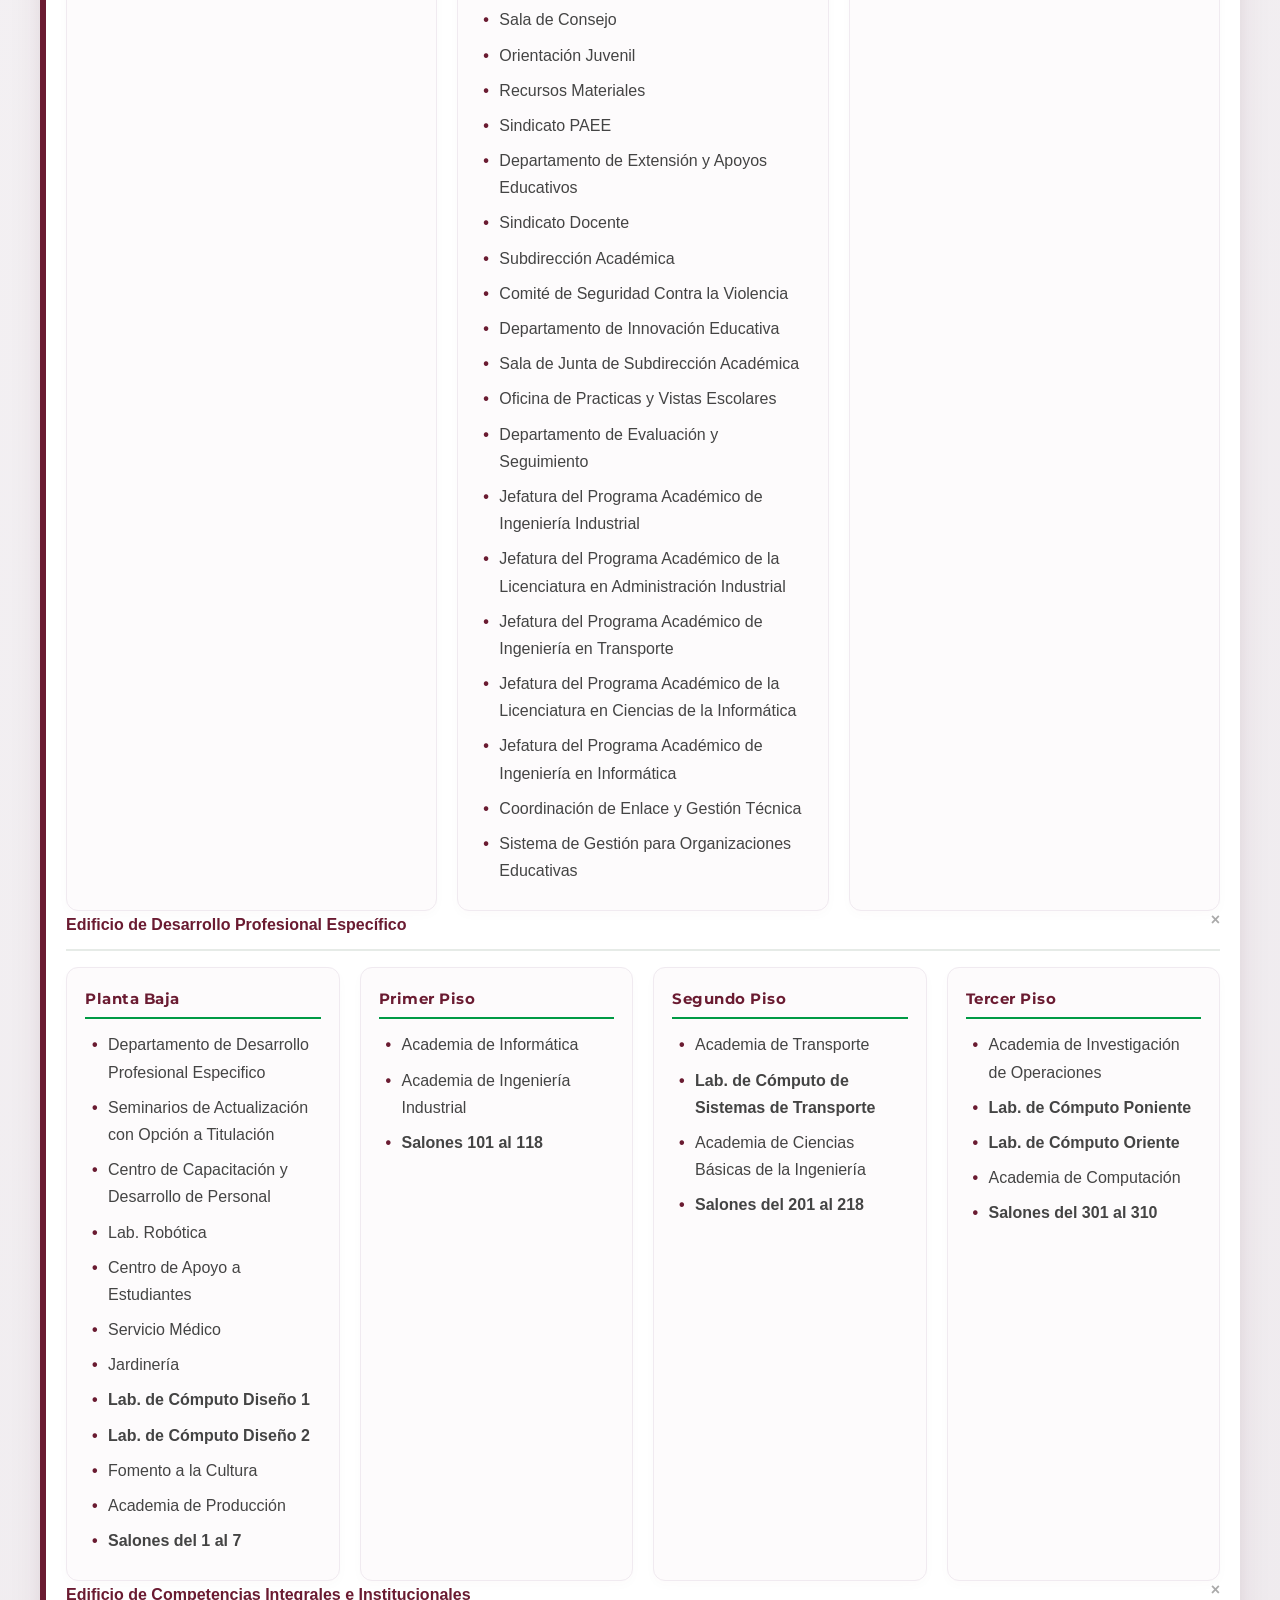
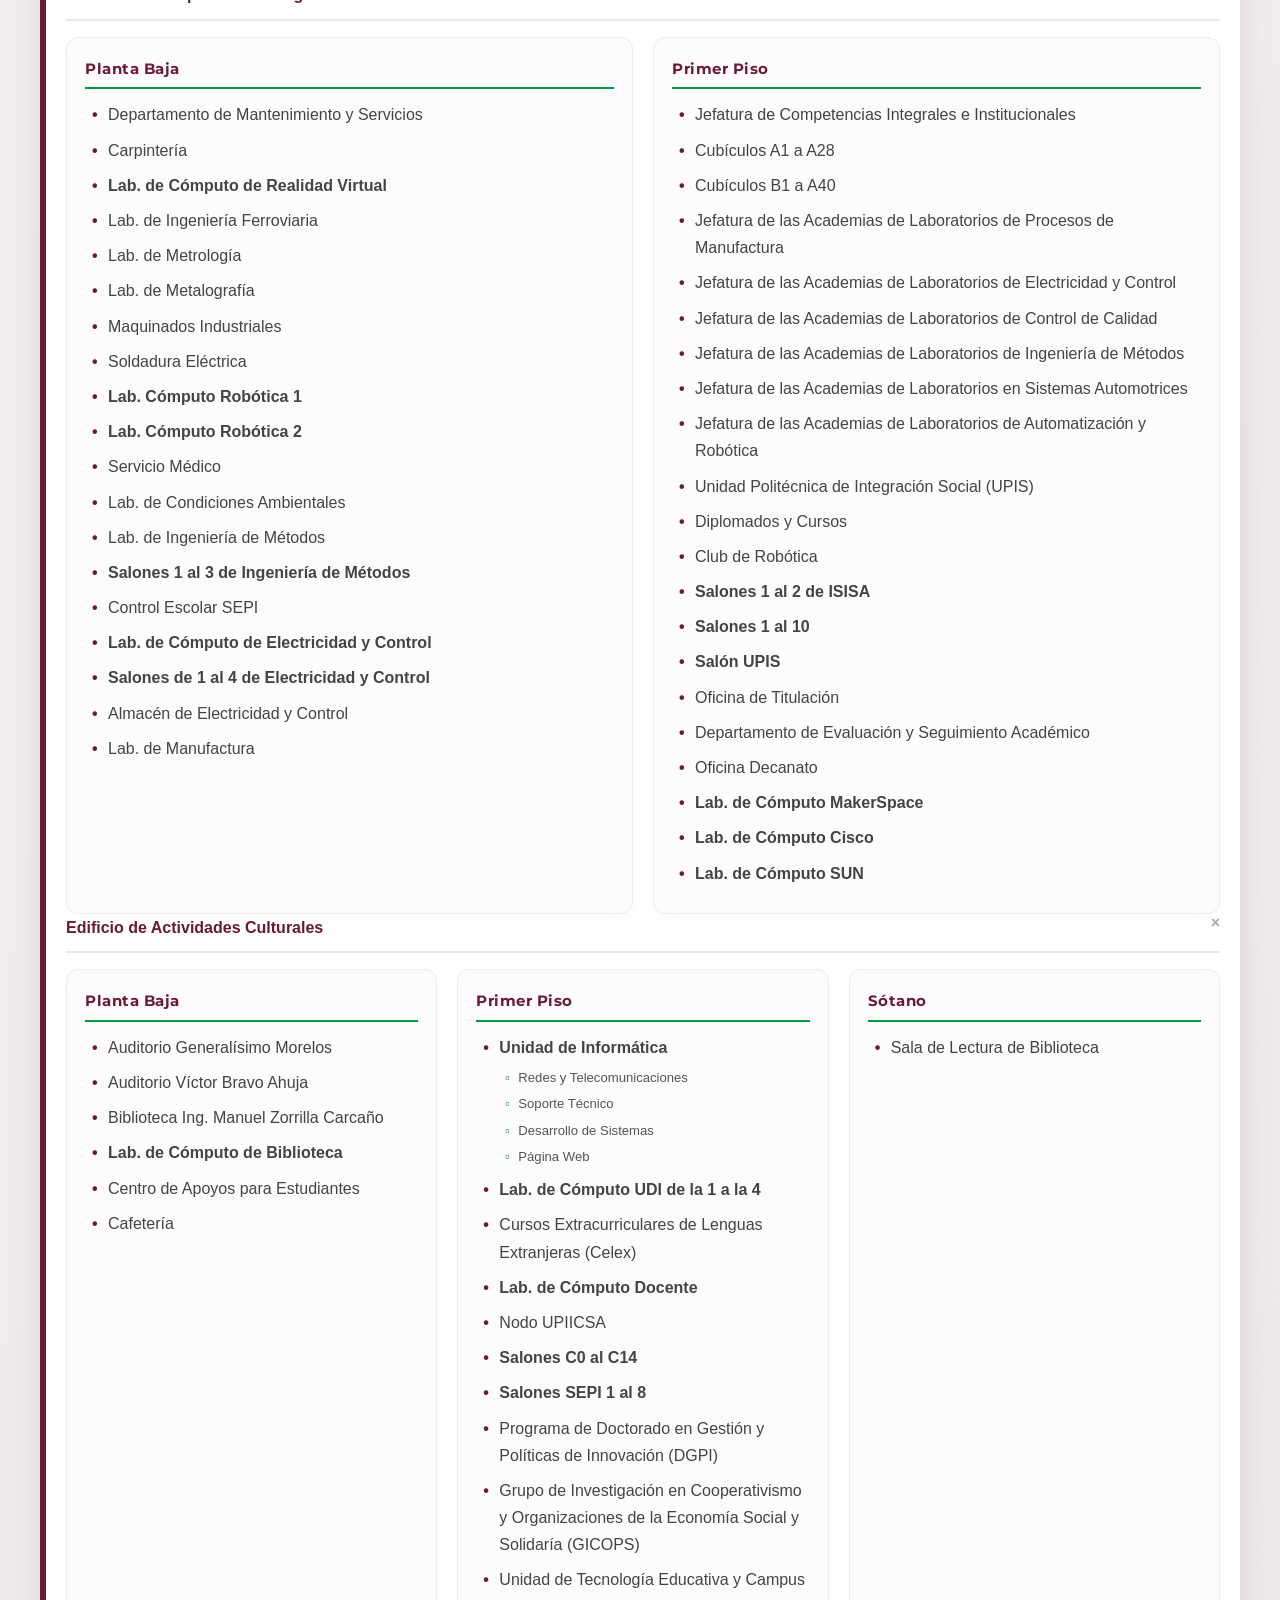
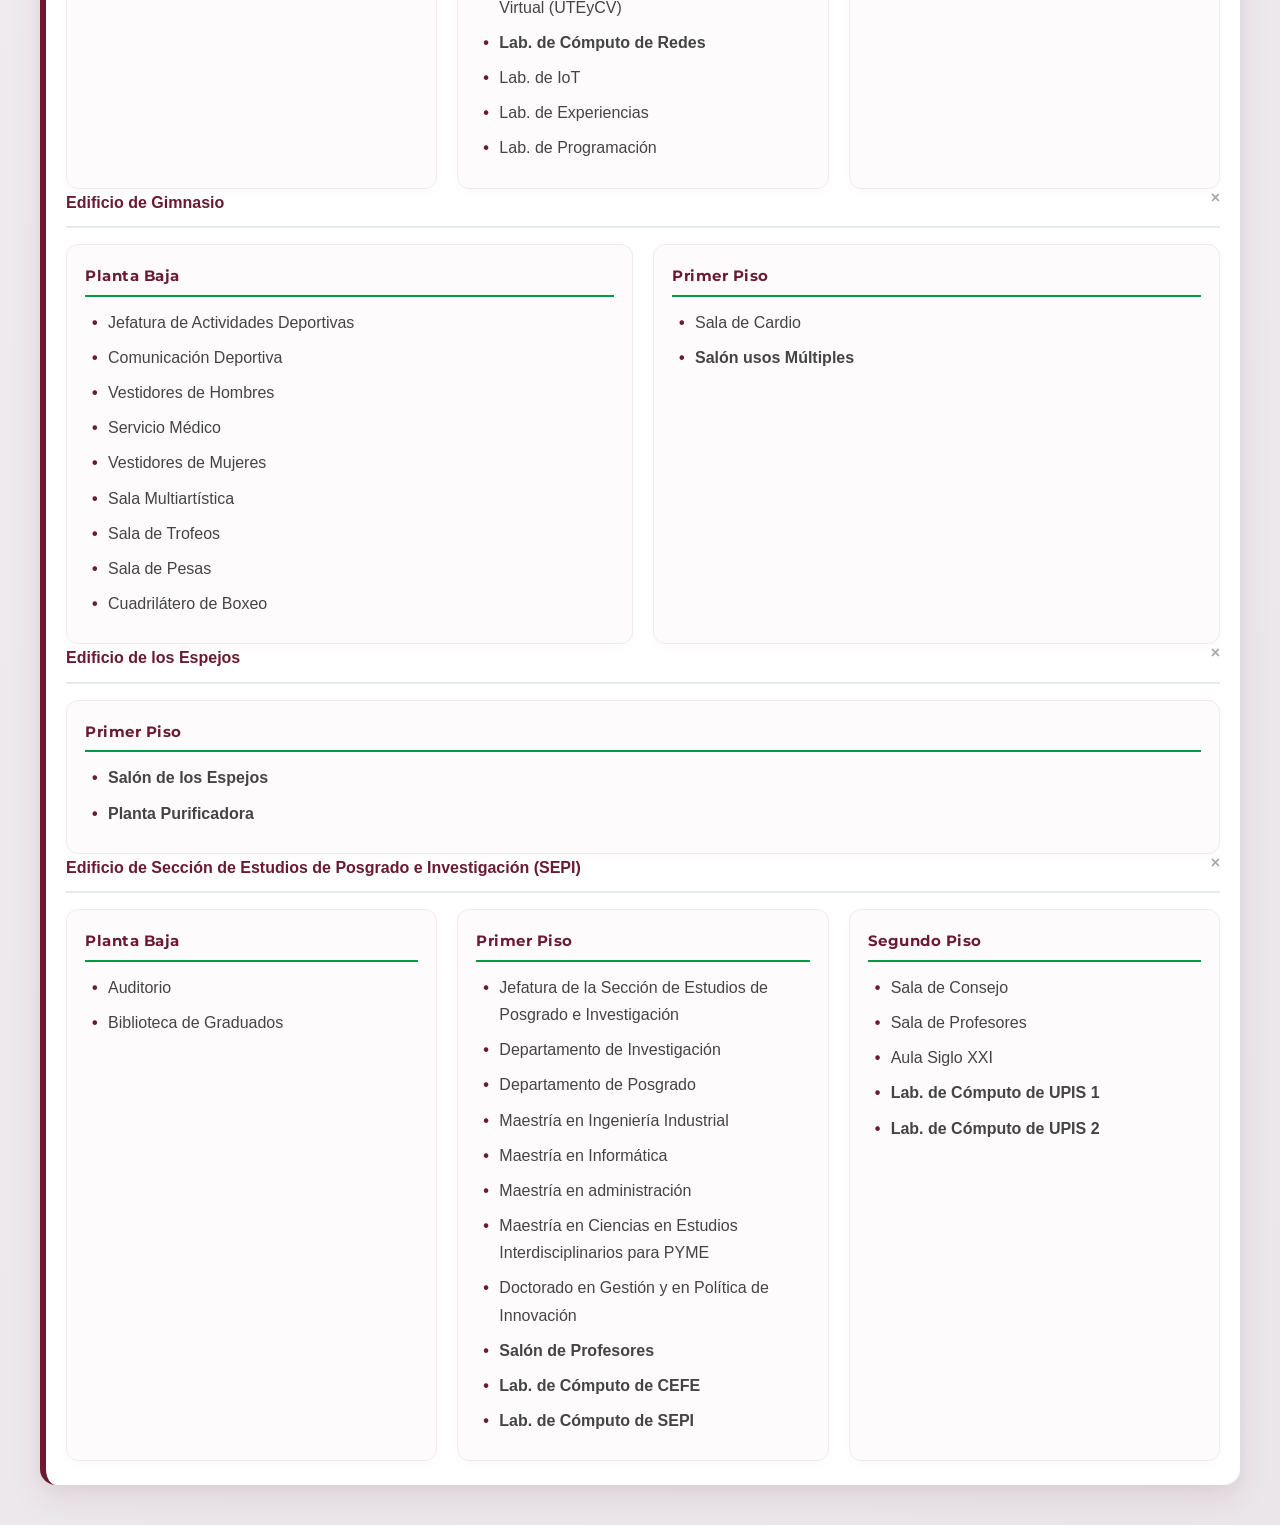
==== commit a773e928: "1" ====
--- a/index.html
+++ b/index.html
@@ -1,3 +1,12 @@
+<!-- 
+  ======================================================
+  PROYECTO: Mapa Interactivo de UPIICSA
+  AUTOR: Kit
+  FECHA: 17 / 07 / 2026
+  DESCRIPCIÓN: Sistema de información y mapa del portal.
+  VERSIÓN: v1.0
+  ======================================================
+-->
 <!doctype html>
 <html>
 
@@ -5,11 +14,11 @@
     <meta charset="UTF-8">
     <title>Mapa Interactivo UPIICSA</title>
     <!-- Icono de la pestaña (Favicon) -->
-    <link rel="icon" type="image/png" href="favicon.png">
+    <link rel="icon" type="image/png" href="img/icono/favicon.png">
     <!-- Google Fonts para tipografía premium -->
     <link href="https://fonts.googleapis.com/css2?family=Montserrat:wght@400;600;700;800&family=Outfit:wght@300;400;600;800&display=swap" rel="stylesheet">
     <!-- Aquí enlazamos el archivo de los estilos -->
-    <link type="text/css" rel="stylesheet" href="estilacho.css">
+    <link type="text/css" rel="stylesheet" href="css/estilazo.css">
 </head>
 
 <body>
@@ -463,7 +472,7 @@
             <!-- El mapa interactivo -->
             <div id="contenedor">
                 <!-- El mapa de fondo -->
-                <img src="img-mapa/image.png" id="mapa" alt="mapa">
+                <img src="img/mapa/mapa_upiicsa.png" id="mapa" alt="mapa">
 
                 <!-- Botones y textos cortos que aparecen al pasar el mouse (Hover) -->
                 <div class="botoncito" id="btn_sepi"></div>
@@ -501,7 +510,7 @@
     <script src="https://code.jquery.com/jquery-3.6.0.min.js"></script>
 
     <!-- 2. Código interactivo (script.js) -->
-    <script type="text/javascript" src="script.js"></script>
+    <script type="text/javascript" src="js/script.js"></script>
 </body>
 
 </html>
--- a/css/estilazo.css
+++ b/css/estilazo.css
@@ -0,0 +1,489 @@
+/* 
+ * Proyecto: Mapa Interactivo UPIICSA
+ * Desarrollado por: Kit
+ */
+
+/* ==========================================================================
+   1. GLOBAL STYLES & FONTS
+   ========================================================================== */
+body {
+    font-family: 'Open Sans', Arial, Helvetica, sans-serif !important;
+    background: linear-gradient(135deg, #f7f5f7 0%, #ebe6ea 100%);
+    margin: 0;
+    padding: 20px 15px 40px 15px;
+    min-height: 100vh;
+    color: #333333;
+    font-size: 16px !important;
+    line-height: 1.7 !important;
+}
+
+p, li, a, span, button, td, th, label, input, select, textarea, .instrucciones {
+    font-size: 16px !important;
+    line-height: 1.7 !important;
+    font-family: 'Open Sans', Arial, Helvetica, sans-serif !important;
+}
+
+.page-wrapper {
+    max-width: 1200px;
+    margin: 0 auto;
+}
+
+/* ==========================================================================
+   2. HEADER & TYPOGRAPHY
+   ========================================================================== */
+.main-header {
+    text-align: center;
+    margin-bottom: 25px;
+    padding: 10px 0;
+}
+
+#titulin {
+    font-family: 'Montserrat', sans-serif;
+    font-size: 2.2rem;
+    font-weight: 800;
+    color: #6A1B31;
+    /* Guinda Institucional IPN */
+    margin: 0 0 12px 0;
+    letter-spacing: 1px;
+    text-shadow: 1px 1px 2px rgba(0, 0, 0, 0.05);
+}
+
+#titulin span {
+    color: #009A44;
+    /* Verde Oficial UPIICSA */
+    font-weight: 900;
+    border-bottom: 3px solid #6A1B31;
+    padding-bottom: 2px;
+}
+
+.instrucciones {
+    font-size: 0.95rem;
+    color: #555555;
+    max-width: 750px;
+    margin: 0 auto;
+    line-height: 1.6;
+}
+
+.badge {
+    background-color: #6A1B31;
+    color: #ffffff;
+    padding: 3px 10px;
+    border-radius: 20px;
+    font-size: 0.75rem;
+    font-weight: 600;
+    text-transform: uppercase;
+    margin-right: 6px;
+    display: inline-block;
+    vertical-align: middle;
+}
+
+/* ==========================================================================
+   3. DASHBOARD LAYOUT (SIDEBAR & MAP SIDE-BY-SIDE)
+   ========================================================================== */
+.dashboard-layout {
+    display: flex;
+    flex-direction: column-reverse;
+    gap: 24px;
+    align-items: stretch;
+    margin-top: 10px;
+}
+
+/* Panel de información abajo del mapa */
+.sidebar-info {
+    width: 100%;
+    flex-shrink: 0;
+    background-color: #ffffff;
+    border-radius: 16px;
+    box-shadow: 0 15px 35px rgba(106, 27, 49, 0.08), 0 5px 15px rgba(0, 0, 0, 0.04);
+    padding: 24px 20px;
+    border-left: 6px solid #6A1B31;
+    /* Línea de acento Guinda */
+    min-height: auto;
+    box-sizing: border-box;
+    position: relative;
+    transition: all 0.3s ease;
+}
+
+/* Diseño del Placeholder del panel */
+.sidebar-placeholder {
+    text-align: center;
+    padding: 50px 10px;
+    display: flex;
+    flex-direction: column;
+    align-items: center;
+    justify-content: center;
+}
+
+.placeholder-icon {
+    font-size: 4rem;
+    margin-bottom: 20px;
+    animation: float 3s ease-in-out infinite;
+}
+
+@keyframes float {
+
+    0%,
+    100% {
+        transform: translateY(0);
+    }
+
+    50% {
+        transform: translateY(-8px);
+    }
+}
+
+.sidebar-placeholder h3 {
+    font-family: 'Montserrat', sans-serif;
+    color: #6A1B31;
+    margin: 0 0 12px 0;
+    font-size: 1.3rem;
+    font-weight: 700;
+}
+
+.sidebar-placeholder p {
+    color: #666666;
+    font-size: 0.9rem;
+    line-height: 1.6;
+    margin: 0;
+}
+
+/* Contenedor del mapa a la derecha */
+#contenedor {
+    position: relative;
+    flex-grow: 1;
+    border-radius: 16px;
+    overflow: hidden;
+    box-shadow: 0 15px 35px rgba(0, 0, 0, 0.1), 0 5px 15px rgba(0, 0, 0, 0.05);
+    border: 4px solid #ffffff;
+    background-color: #ffffff;
+}
+
+#mapa {
+    width: 100%;
+    display: block;
+    border-radius: 12px;
+}
+
+/* ==========================================================================
+   4. INTERACTIVE BUTTONS (SLEEK BEACONS)
+   ========================================================================== */
+.botoncito {
+    position: absolute;
+    width: 22px;
+    height: 22px;
+    background-color: #009A44;
+    /* Verde UPIICSA */
+    border: 3px solid #ffffff;
+    border-radius: 50%;
+    cursor: pointer;
+    z-index: 10;
+    box-shadow: 0 4px 10px rgba(0, 0, 0, 0.3);
+    transition: all 0.3s cubic-bezier(0.175, 0.885, 0.32, 1.275), opacity 0.4s ease;
+    animation: pulso 2s infinite;
+}
+
+/* Hover en el botón */
+.botoncito:hover {
+    transform: scale(1.4);
+    background-color: #6A1B31;
+    /* Guinda IPN */
+    border-color: #ffffff;
+    box-shadow: 0 0 15px rgba(106, 27, 49, 0.8);
+    animation: none;
+}
+
+/* Animación de pulso */
+@keyframes pulso {
+    0% {
+        box-shadow: 0 0 0 0 rgba(0, 154, 68, 0.8);
+    }
+
+    70% {
+        box-shadow: 0 0 0 12px rgba(0, 154, 68, 0);
+    }
+
+    100% {
+        box-shadow: 0 0 0 0 rgba(0, 154, 68, 0);
+    }
+}
+
+/* ==========================================================================
+   5. TOOLTIPS (HOVER LABELS) & INFORMATION CARDS
+   ========================================================================== */
+
+/* Etiqueta flotante (Hover) en el mapa */
+.edificio {
+    position: absolute;
+    background-color: rgba(33, 37, 41, 0.95);
+    color: #ffffff;
+    padding: 8px 14px;
+    border-radius: 6px;
+    font-size: 0.8rem;
+    font-weight: 600;
+    z-index: 25;
+    pointer-events: none;
+    white-space: nowrap;
+    display: none;
+    box-shadow: 0 4px 12px rgba(0, 0, 0, 0.25);
+    border-bottom: 2px solid #009A44;
+}
+
+/* Ventanas adaptadas para renderizar como tarjetas relativas en el sidebar */
+.ventana {
+    position: relative !important;
+    top: auto !important;
+    left: auto !important;
+    width: 100% !important;
+    max-width: 100% !important;
+    background-color: transparent !important;
+    border-radius: 0 !important;
+    box-shadow: none !important;
+    padding: 0 !important;
+    border: none !important;
+    z-index: 5;
+}
+
+/* Botón de cerrar de las ventanas (regresa al placeholder) */
+.btn-cerrar {
+    position: absolute;
+    top: -5px;
+    right: 0;
+    font-size: 1.5rem;
+    font-weight: 700;
+    color: #aaaaaa;
+    cursor: pointer;
+    transition: color 0.2s ease, transform 0.2s ease;
+    line-height: 1;
+}
+
+.btn-cerrar:hover {
+    color: #6A1B31;
+    transform: scale(1.15);
+}
+
+/* Título de la ventana de información */
+.nom_edificio {
+    font-family: 'Montserrat', sans-serif;
+    font-weight: 700;
+    font-size: 1.2rem;
+    color: #6A1B31;
+    margin: 0 0 16px 0;
+    padding-bottom: 10px;
+    border-bottom: 2px solid #e6ebe7;
+    line-height: 1.4;
+    padding-right: 25px;
+    /* Evitar que el título choque con la X de cerrar */
+}
+
+/* Contenedor de columnas de pisos */
+.pisos-container {
+    display: grid;
+    grid-template-columns: repeat(auto-fit, minmax(240px, 1fr));
+    gap: 20px;
+    margin-top: 15px;
+}
+
+.piso-columna {
+    background: #fdfbfc;
+    border: 1px solid #f0eaf0;
+    border-radius: 12px;
+    padding: 18px;
+    box-shadow: 0 4px 12px rgba(106, 27, 49, 0.02);
+    transition: transform 0.2s ease, box-shadow 0.2s ease;
+}
+
+.piso-columna:hover {
+    transform: translateY(-2px);
+    box-shadow: 0 6px 16px rgba(106, 27, 49, 0.05);
+    border-color: #e3dbe3;
+}
+
+.piso-columna h3 {
+    font-family: 'Montserrat', sans-serif;
+    color: #6A1B31;
+    font-size: 0.95rem;
+    font-weight: 700;
+    margin-top: 0;
+    margin-bottom: 12px;
+    border-bottom: 2px solid #009A44; /* Verde UPIICSA */
+    padding-bottom: 6px;
+    letter-spacing: 0.5px;
+}
+
+/* Listados dentro de las ventanas */
+.piso-columna ul {
+    margin: 0;
+    padding-left: 18px;
+    font-size: 0.88rem;
+    line-height: 1.6;
+    color: #444444;
+}
+
+.piso-columna ul li {
+    margin-bottom: 8px;
+    position: relative;
+    list-style-type: none;
+    padding-left: 5px;
+}
+
+/* Viñetas personalizadas color Guinda */
+.piso-columna ul li::before {
+    content: "•";
+    color: #6A1B31;
+    font-weight: bold;
+    display: inline-block;
+    width: 1em;
+    margin-left: -1em;
+}
+
+/* ==========================================================================
+   6. RESPONSIVE MEDIA QUERIES
+   ========================================================================== */
+@media (max-width: 960px) {
+    .dashboard-layout {
+        flex-direction: column-reverse;
+        gap: 20px;
+    }
+
+    .sidebar-info {
+        width: 100%;
+        min-height: auto;
+        position: relative;
+        top: auto;
+    }
+
+    .sidebar-placeholder {
+        padding: 30px 10px;
+    }
+}
+
+/* ==========================================================================
+   7. COORDENADAS DE EDIFICIOS (PRECISIÓN MAPA)
+   ========================================================================== */
+
+/* 1. Laboratorios Ligeros */
+#btn_ligeros {
+    top: 9%;
+    left: 29%;
+}
+
+#tx_ligeros {
+    top: 7%;
+    left: 34%;
+}
+
+/* 2. Formación Básica */
+#btn_basica {
+    top: 25%;
+    left: 29%;
+}
+
+#tx_basica {
+    top: 20%;
+    left: 35%;
+}
+
+/* 3. Ciencias Sociales */
+#btn_sociales {
+    top: 11%;
+    left: 50%;
+}
+
+#tx_sociales {
+    top: 8%;
+    left: 53%;
+}
+
+/* 4. Edificio de Gobierno */
+#btn_gobierno {
+    top: 33%;
+    left: 44%;
+}
+
+#tx_gobierno {
+    top: 25%;
+    left: 47%;
+}
+
+/* 5. Actividades Culturales */
+#btn_culturales {
+    top: 35%;
+    left: 60%;
+}
+
+#tx_culturales {
+    top: 30%;
+    left: 60%;
+}
+
+/* 6. Edificio de Ingeniería */
+#btn_ingenieria {
+    top: 55%;
+    left: 73%;
+}
+
+#tx_ingenieria {
+    top: 47%;
+    left: 70%;
+}
+
+/* 7. Edificio de Pesados */
+#btn_pesados {
+    top: 57%;
+    left: 88%;
+}
+
+#tx_pesados {
+    top: 50%;
+    right: 13%;
+}
+
+/* 8. Gimnasio */
+#btn_gimnasio {
+    top: 11%;
+    left: 85%;
+}
+
+#tx_gimnasio {
+    top: 7%;
+    right: 16%;
+}
+
+/* 9. Edificio de los Espejos */
+#btn_espejos {
+    top: 11%;
+    left: 79%;
+}
+
+#tx_espejos {
+    top: 7%;
+    right: 22%;
+}
+
+/* 10. Sección de Estudios de Posgrado e Investigación (SEPI) */
+#btn_sepi {
+    top: 24%;
+    left: 13%;
+}
+
+#tx_sepi {
+    top: 19%;
+    left: 14%;
+}
+
+/* Estilos para sublista de UDI */
+.sub-area-list {
+    margin: 6px 0 0 0 !important;
+    padding-left: 14px !important;
+}
+
+.sub-area-list li {
+    font-size: 0.82rem !important;
+    margin-bottom: 4px !important;
+    color: #555555 !important;
+}
+
+.sub-area-list li::before {
+    content: "▫" !important;
+    color: #009A44 !important; /* Verde UPIICSA para sub-áreas */
+}
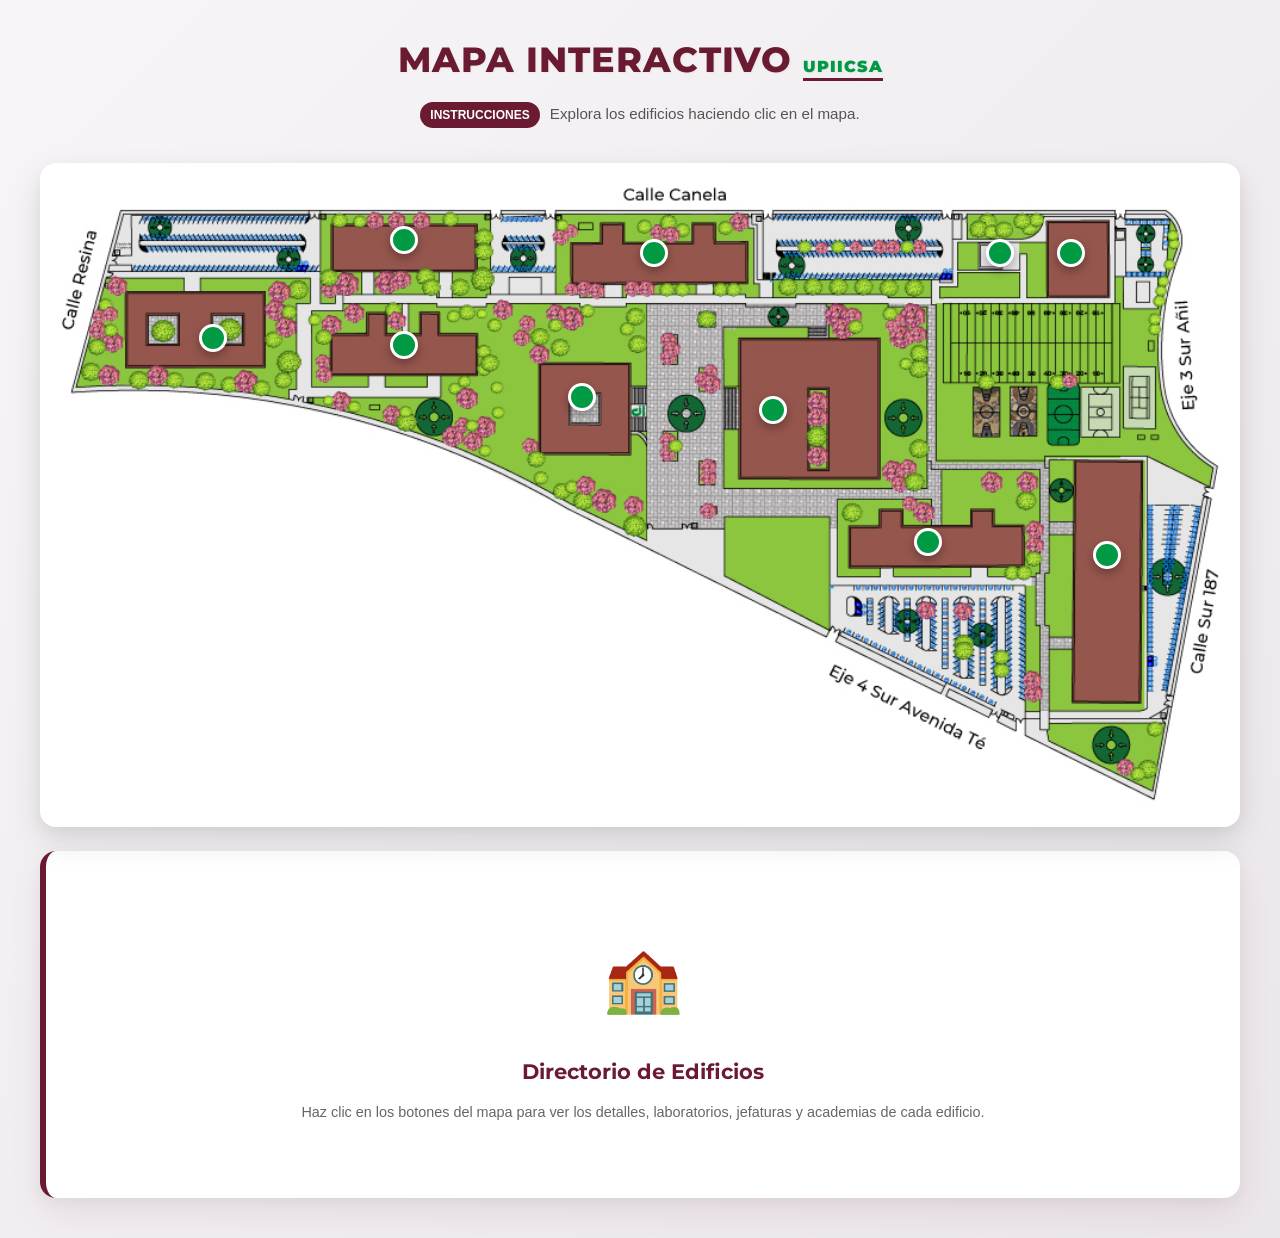
==== commit 1f94cf60: "Actuazliado Codigo optimizado y erro de corejido del codigo de js al "triplicar la información"" ====
--- a/index.html
+++ b/index.html
@@ -1,24 +1,28 @@
+<!doctype html>
 <!-- 
   ======================================================
   PROYECTO: Mapa Interactivo de UPIICSA
   AUTOR: Kit
   FECHA: 17 / 07 / 2026
   DESCRIPCIÓN: Sistema de información y mapa del portal.
-  VERSIÓN: v1.0
+  VERSIÓN: v1.1 — Optimizado (sin jQuery, carga rápida)
   ======================================================
 -->
-<!doctype html>
-<html>
+<html lang="es">
 
 <head>
     <meta charset="UTF-8">
+    <meta name="viewport" content="width=device-width, initial-scale=1.0">
+    <meta name="description" content="Mapa interactivo de UPIICSA — Explora edificios, laboratorios, academias y oficinas del campus.">
     <title>Mapa Interactivo UPIICSA</title>
     <!-- Icono de la pestaña (Favicon) -->
     <link rel="icon" type="image/png" href="img/icono/favicon.png">
-    <!-- Google Fonts para tipografía premium -->
+    <!-- Google Fonts — preconnect para carga rápida -->
+    <link rel="preconnect" href="https://fonts.googleapis.com">
+    <link rel="preconnect" href="https://fonts.gstatic.com" crossorigin>
     <link href="https://fonts.googleapis.com/css2?family=Montserrat:wght@400;600;700;800&family=Outfit:wght@300;400;600;800&display=swap" rel="stylesheet">
-    <!-- Aquí enlazamos el archivo de los estilos -->
-    <link type="text/css" rel="stylesheet" href="css/estilazo.css">
+    <!-- Estilos del mapa -->
+    <link rel="stylesheet" href="css/estilazo.css">
 </head>
 
 <body>
@@ -506,11 +510,10 @@
                 <div class="edificio" id="tx_espejos">Edificio de los Espejos</div>
             </div>
         </div>
-    <!-- 1. Cargamos jQuery desde internet -->
-    <script src="https://code.jquery.com/jquery-3.6.0.min.js"></script>
-
-    <!-- 2. Código interactivo (script.js) -->
-    <script type="text/javascript" src="js/script.js"></script>
+    </div>
+
+    <!-- Código interactivo (vanilla JS, sin dependencias) -->
+    <script src="js/script.js" defer></script>
 </body>
 
 </html>
--- a/css/estilazo.css
+++ b/css/estilazo.css
@@ -7,20 +7,20 @@
    1. GLOBAL STYLES & FONTS
    ========================================================================== */
 body {
-    font-family: 'Open Sans', Arial, Helvetica, sans-serif !important;
+    font-family: 'Open Sans', Arial, Helvetica, sans-serif;
     background: linear-gradient(135deg, #f7f5f7 0%, #ebe6ea 100%);
     margin: 0;
     padding: 20px 15px 40px 15px;
     min-height: 100vh;
     color: #333333;
-    font-size: 16px !important;
-    line-height: 1.7 !important;
+    font-size: 16px;
+    line-height: 1.7;
 }
 
 p, li, a, span, button, td, th, label, input, select, textarea, .instrucciones {
-    font-size: 16px !important;
-    line-height: 1.7 !important;
-    font-family: 'Open Sans', Arial, Helvetica, sans-serif !important;
+    font-size: 16px;
+    line-height: 1.7;
+    font-family: inherit;
 }
 
 .page-wrapper {
@@ -156,6 +156,7 @@
     box-shadow: 0 15px 35px rgba(0, 0, 0, 0.1), 0 5px 15px rgba(0, 0, 0, 0.05);
     border: 4px solid #ffffff;
     background-color: #ffffff;
+    contain: layout style;
 }
 
 #mapa {
@@ -178,8 +179,11 @@
     cursor: pointer;
     z-index: 10;
     box-shadow: 0 4px 10px rgba(0, 0, 0, 0.3);
-    transition: all 0.3s cubic-bezier(0.175, 0.885, 0.32, 1.275), opacity 0.4s ease;
+    transition: transform 0.3s cubic-bezier(0.175, 0.885, 0.32, 1.275),
+                background-color 0.3s ease,
+                box-shadow 0.3s ease;
     animation: pulso 2s infinite;
+    will-change: transform;
 }
 
 /* Hover en el botón */
@@ -229,18 +233,28 @@
 }
 
 /* Ventanas adaptadas para renderizar como tarjetas relativas en el sidebar */
+/* CRÍTICO: display:none por defecto evita el flash de contenido visible */
 .ventana {
-    position: relative !important;
-    top: auto !important;
-    left: auto !important;
-    width: 100% !important;
-    max-width: 100% !important;
-    background-color: transparent !important;
-    border-radius: 0 !important;
-    box-shadow: none !important;
-    padding: 0 !important;
-    border: none !important;
+    display: none;
+    position: relative;
+    top: auto;
+    left: auto;
+    width: 100%;
+    max-width: 100%;
+    background-color: transparent;
+    border-radius: 0;
+    box-shadow: none;
+    padding: 0;
+    border: none;
     z-index: 5;
+    opacity: 0;
+    transition: opacity 0.25s ease;
+}
+
+/* Estado visible con animación CSS */
+.ventana.visible {
+    display: block;
+    opacity: 1;
 }
 
 /* Botón de cerrar de las ventanas (regresa al placeholder) */
